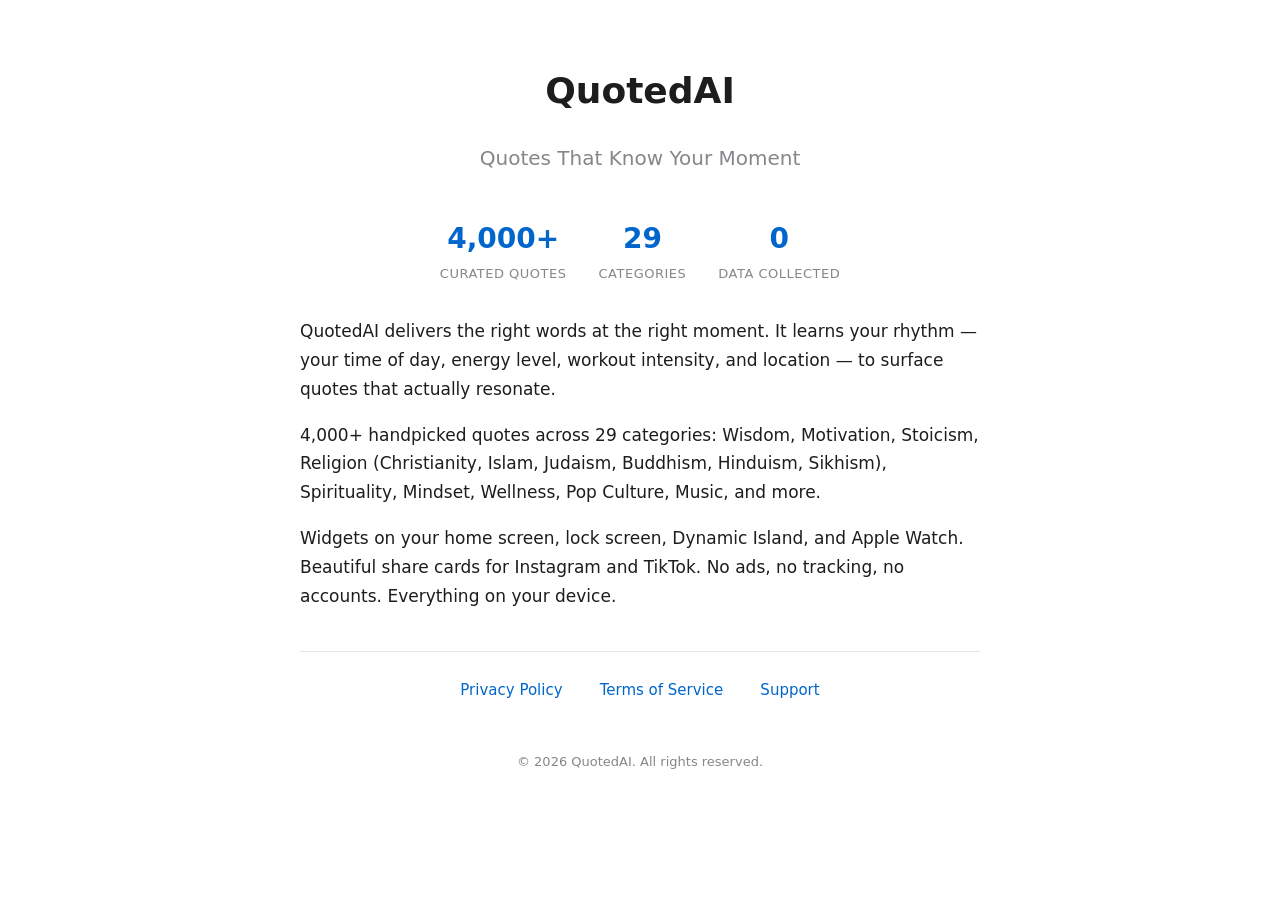
==== index.html @ 4f7f95d6 "Initial site: landing page, privacy policy, terms of service, support" ====
<!DOCTYPE html>
<html lang="en">
<head>
    <meta charset="UTF-8">
    <meta name="viewport" content="width=device-width, initial-scale=1.0">
    <title>QuotedAI — Quotes That Know Your Moment</title>
    <meta name="description" content="4,000+ curated quotes delivered intelligently based on your time of day, energy level, and location. No ads. No tracking. Everything on your device.">
    <style>
        body { font-family: -apple-system, system-ui, sans-serif; max-width: 680px; margin: 60px auto; padding: 0 20px; color: #1d1d1f; line-height: 1.7; text-align: center; }
        h1 { font-size: 36px; margin-bottom: 4px; }
        .tagline { font-size: 20px; color: #86868b; margin-bottom: 40px; }
        .description { text-align: left; font-size: 17px; margin-bottom: 40px; }
        .stats { display: flex; justify-content: center; gap: 32px; margin: 32px 0; flex-wrap: wrap; }
        .stat { text-align: center; }
        .stat-number { font-size: 28px; font-weight: 700; color: #0066cc; }
        .stat-label { font-size: 13px; color: #86868b; text-transform: uppercase; letter-spacing: 0.5px; }
        .links { margin-top: 40px; padding-top: 24px; border-top: 1px solid #e5e5e7; }
        .links a { display: inline-block; margin: 0 16px; color: #0066cc; text-decoration: none; font-size: 15px; }
        .links a:hover { text-decoration: underline; }
        .footer { margin-top: 48px; color: #86868b; font-size: 13px; }
    </style>
</head>
<body>
    <h1>QuotedAI</h1>
    <p class="tagline">Quotes That Know Your Moment</p>

    <div class="stats">
        <div class="stat">
            <div class="stat-number">4,000+</div>
            <div class="stat-label">Curated Quotes</div>
        </div>
        <div class="stat">
            <div class="stat-number">29</div>
            <div class="stat-label">Categories</div>
        </div>
        <div class="stat">
            <div class="stat-number">0</div>
            <div class="stat-label">Data Collected</div>
        </div>
    </div>

    <div class="description">
        <p>QuotedAI delivers the right words at the right moment. It learns your rhythm — your time of day, energy level, workout intensity, and location — to surface quotes that actually resonate.</p>
        <p>4,000+ handpicked quotes across 29 categories: Wisdom, Motivation, Stoicism, Religion (Christianity, Islam, Judaism, Buddhism, Hinduism, Sikhism), Spirituality, Mindset, Wellness, Pop Culture, Music, and more.</p>
        <p>Widgets on your home screen, lock screen, Dynamic Island, and Apple Watch. Beautiful share cards for Instagram and TikTok. No ads, no tracking, no accounts. Everything on your device.</p>
    </div>

    <div class="links">
        <a href="privacy-policy.html">Privacy Policy</a>
        <a href="terms-of-service.html">Terms of Service</a>
        <a href="support.html">Support</a>
    </div>

    <p class="footer">&copy; 2026 QuotedAI. All rights reserved.</p>
</body>
</html>
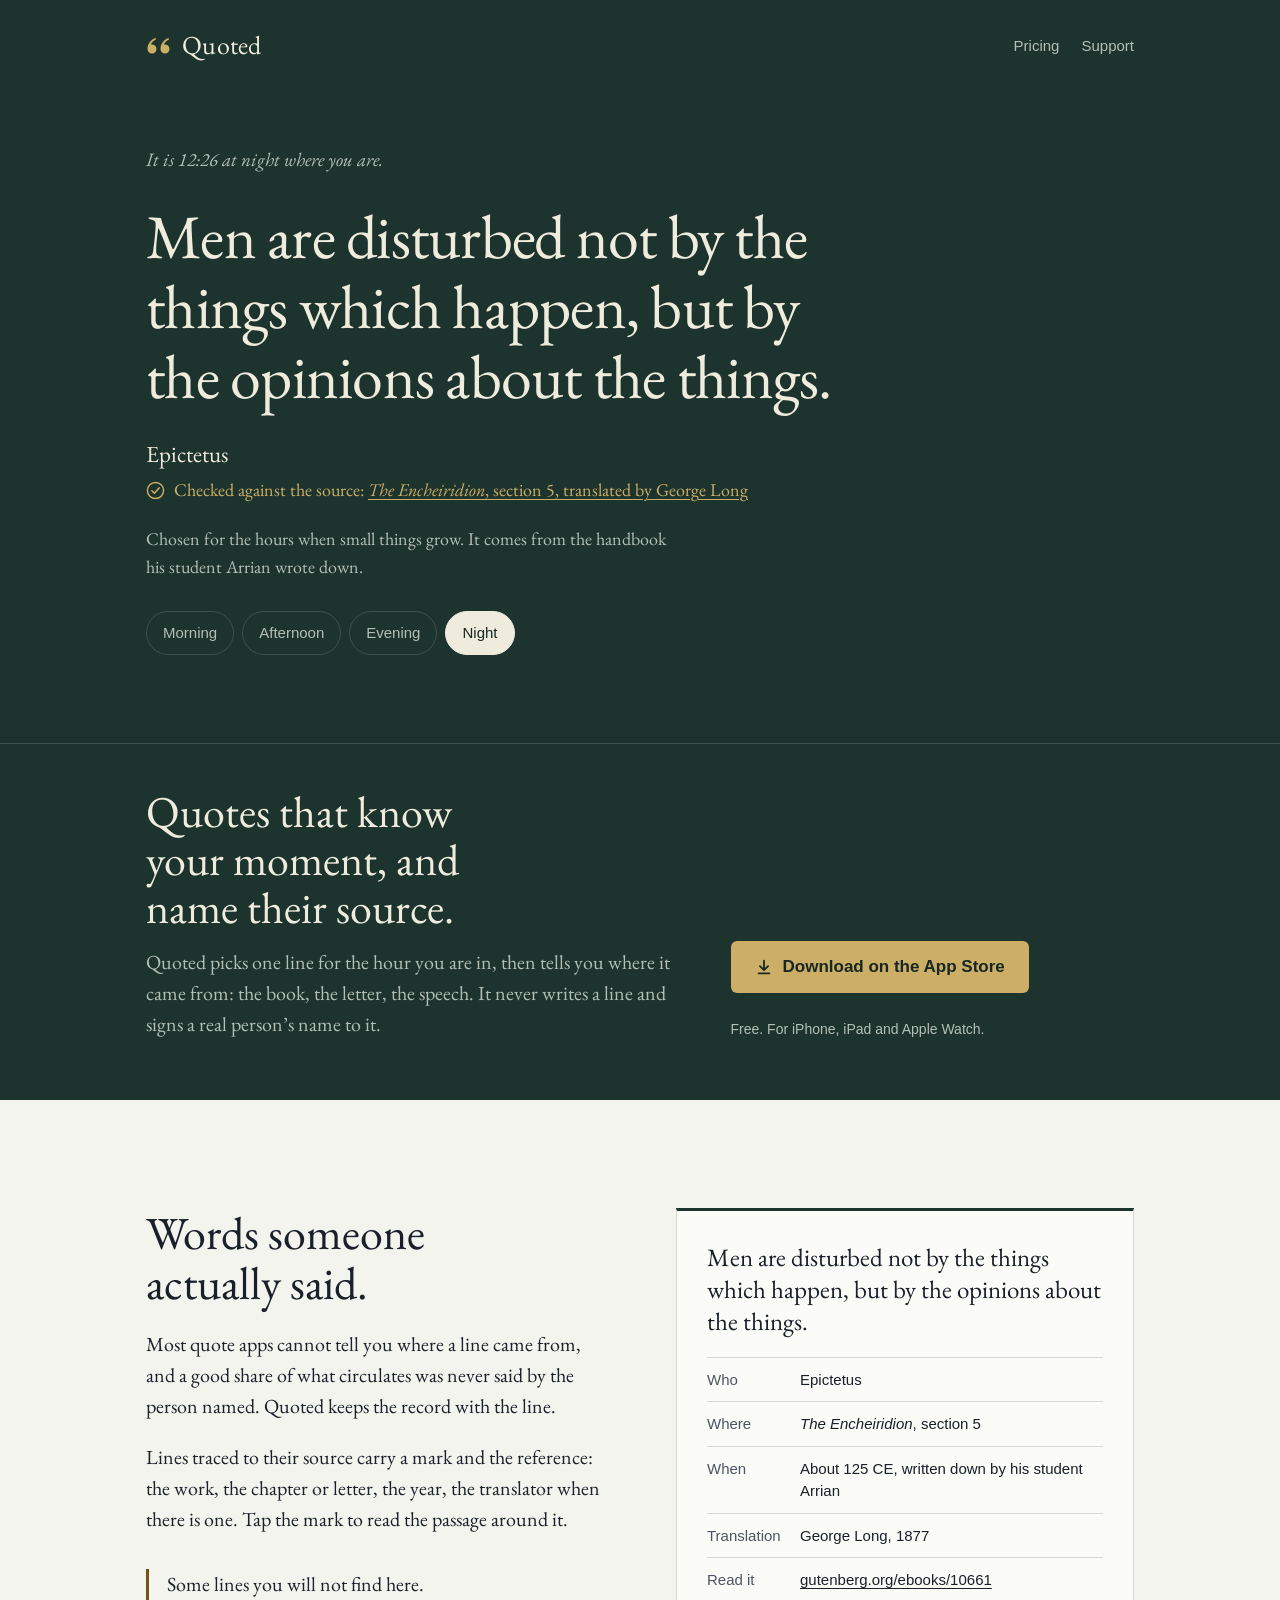
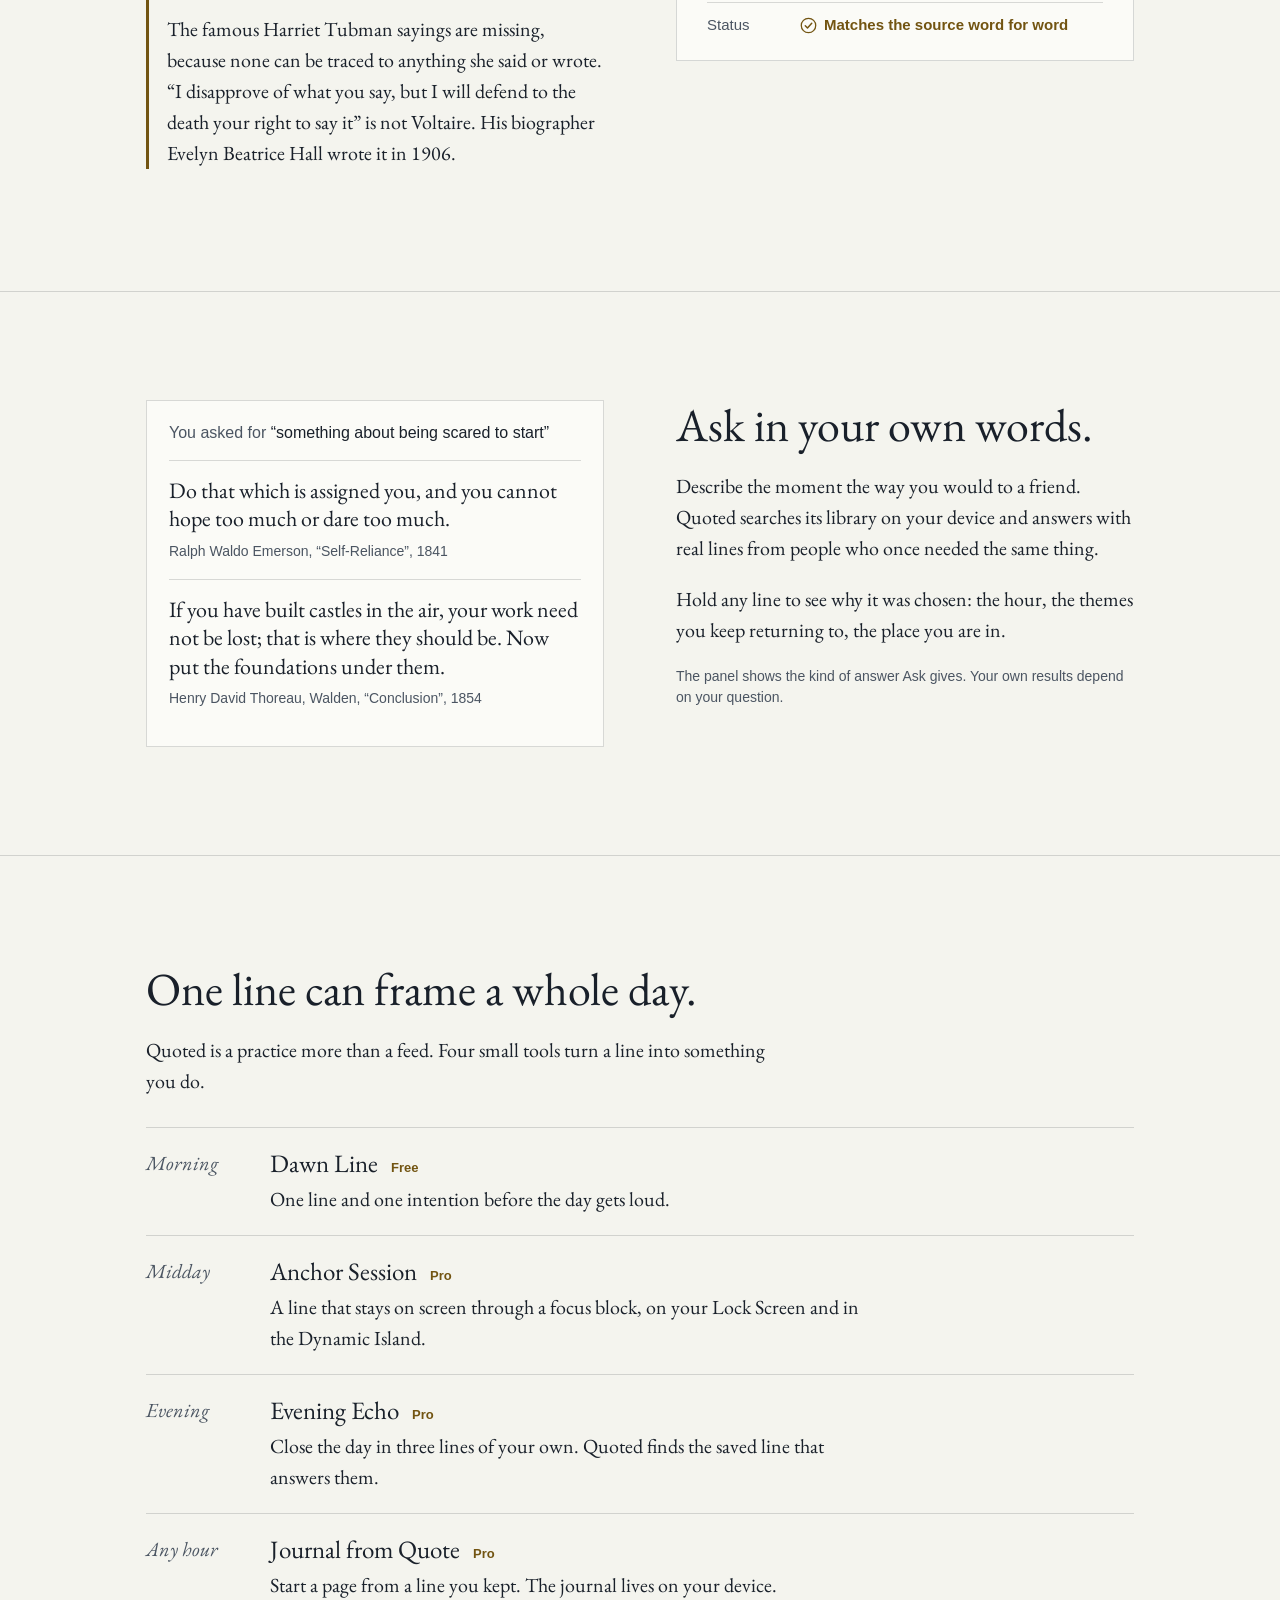
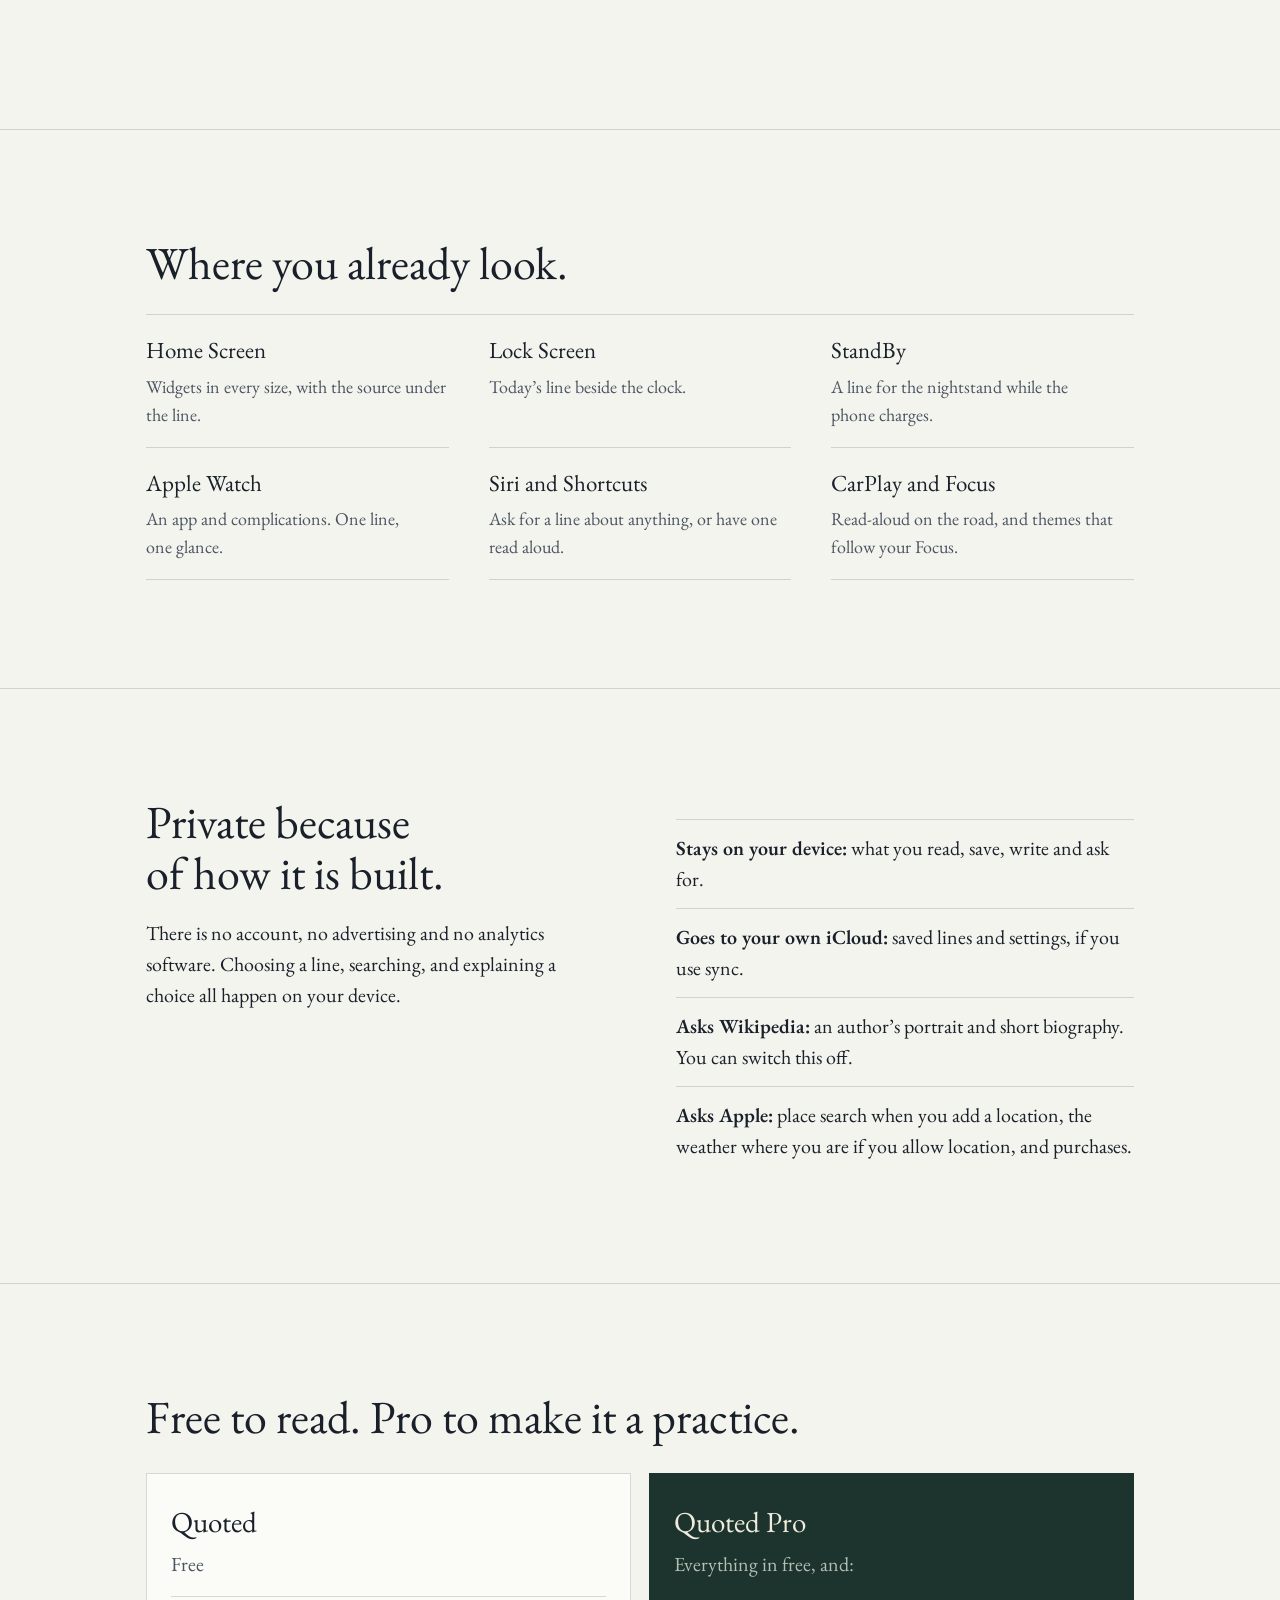
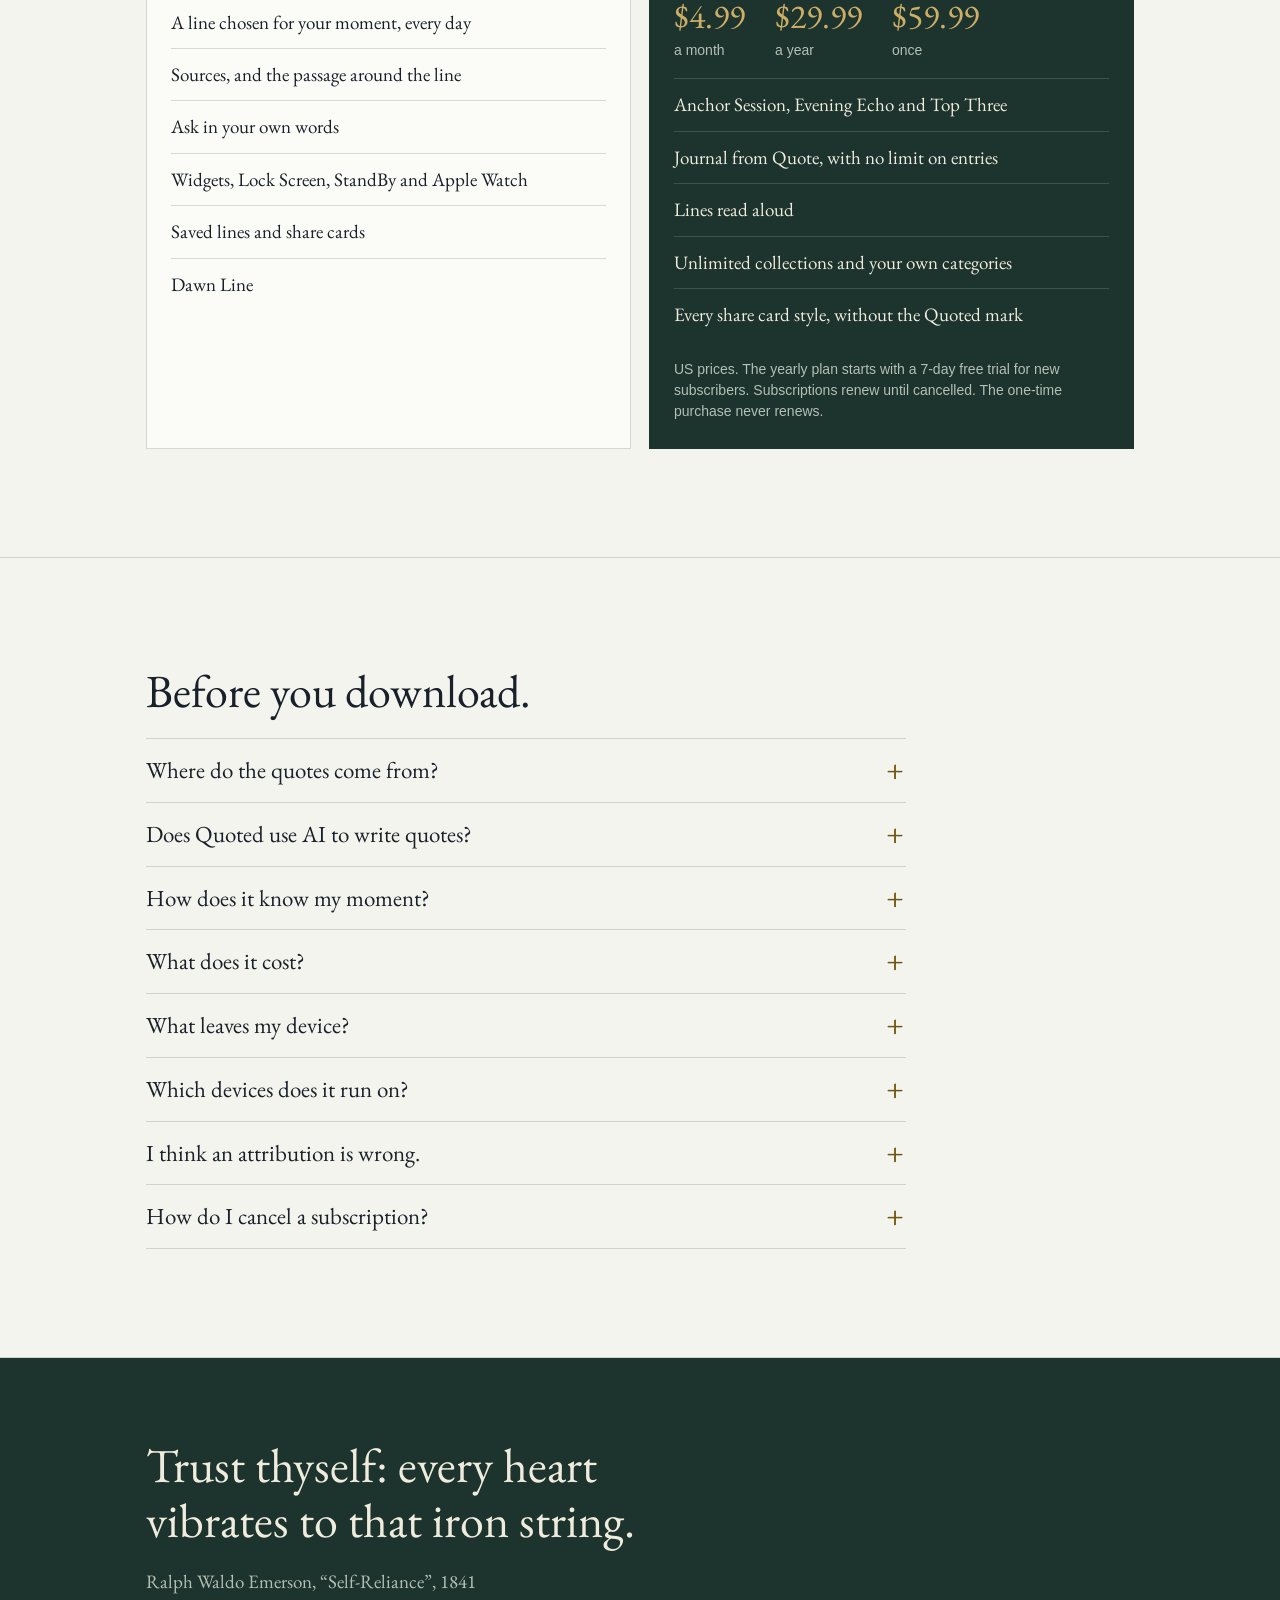
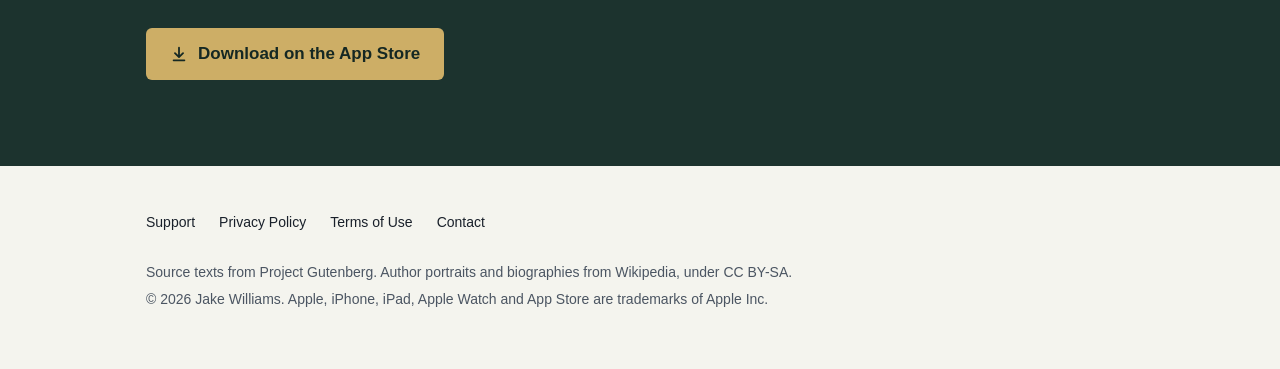
==== commit b94136e8: "Rebuild the homepage as Quoted: book-cloth identity, sourced hero line by hour, pricing, FAQ Every q" ====
--- a/index.html
+++ b/index.html
@@ -1,56 +1,395 @@
 <!DOCTYPE html>
 <html lang="en">
 <head>
-    <meta charset="UTF-8">
-    <meta name="viewport" content="width=device-width, initial-scale=1.0">
-    <title>QuotedAI — Quotes That Know Your Moment</title>
-    <meta name="description" content="4,000+ curated quotes delivered intelligently based on your time of day, energy level, and location. No ads. No tracking. Everything on your device.">
-    <style>
-        body { font-family: -apple-system, system-ui, sans-serif; max-width: 680px; margin: 60px auto; padding: 0 20px; color: #1d1d1f; line-height: 1.7; text-align: center; }
-        h1 { font-size: 36px; margin-bottom: 4px; }
-        .tagline { font-size: 20px; color: #86868b; margin-bottom: 40px; }
-        .description { text-align: left; font-size: 17px; margin-bottom: 40px; }
-        .stats { display: flex; justify-content: center; gap: 32px; margin: 32px 0; flex-wrap: wrap; }
-        .stat { text-align: center; }
-        .stat-number { font-size: 28px; font-weight: 700; color: #0066cc; }
-        .stat-label { font-size: 13px; color: #86868b; text-transform: uppercase; letter-spacing: 0.5px; }
-        .links { margin-top: 40px; padding-top: 24px; border-top: 1px solid #e5e5e7; }
-        .links a { display: inline-block; margin: 0 16px; color: #0066cc; text-decoration: none; font-size: 15px; }
-        .links a:hover { text-decoration: underline; }
-        .footer { margin-top: 48px; color: #86868b; font-size: 13px; }
-    </style>
+<meta charset="UTF-8">
+<meta name="viewport" content="width=device-width, initial-scale=1">
+<title>Quoted: daily quotes that name their source</title>
+<meta name="description" content="Quoted gives you one line for the moment you are in, and tells you where it came from: the book, the letter, the speech. No account, no ads. For iPhone, iPad and Apple Watch.">
+<meta name="apple-itunes-app" content="app-id=6744121383">
+<meta name="theme-color" content="#1C332E">
+<link rel="canonical" href="https://jakeintech.github.io/quotedai-site/">
+<link rel="icon" type="image/svg+xml" href="assets/img/mark.svg">
+<link rel="icon" type="image/png" href="assets/img/favicon.png">
+<link rel="apple-touch-icon" href="assets/img/apple-touch-icon.png">
+<meta property="og:type" content="website">
+<meta property="og:site_name" content="Quoted">
+<meta property="og:title" content="Quoted: daily quotes that name their source">
+<meta property="og:description" content="One line for the moment you are in, with the book, letter or speech it came from.">
+<meta property="og:url" content="https://jakeintech.github.io/quotedai-site/">
+<meta property="og:image" content="https://jakeintech.github.io/quotedai-site/assets/img/og.png">
+<meta property="og:image:width" content="1200">
+<meta property="og:image:height" content="630">
+<meta property="og:image:alt" content="A line from Walden set in gilt on green book cloth, with its source beneath.">
+<meta name="twitter:card" content="summary_large_image">
+<meta name="twitter:title" content="Quoted: daily quotes that name their source">
+<meta name="twitter:description" content="One line for the moment you are in, with the book, letter or speech it came from.">
+<meta name="twitter:image" content="https://jakeintech.github.io/quotedai-site/assets/img/og.png">
+<link rel="preload" href="assets/fonts/eb-garamond-normal.woff2" as="font" type="font/woff2" crossorigin>
+<link rel="stylesheet" href="assets/site.css">
+<script type="application/ld+json">
+{
+  "@context": "https://schema.org",
+  "@type": "SoftwareApplication",
+  "name": "Quoted: Daily Quotes & Wisdom",
+  "operatingSystem": "iOS 18 or later, watchOS 10 or later",
+  "applicationCategory": "LifestyleApplication",
+  "description": "Quoted gives you one line for the moment you are in, and tells you where it came from.",
+  "url": "https://jakeintech.github.io/quotedai-site/",
+  "downloadUrl": "https://apps.apple.com/app/id6744121383",
+  "offers": { "@type": "Offer", "price": "0", "priceCurrency": "USD" },
+  "author": { "@type": "Person", "name": "Jake Williams" }
+}
+</script>
 </head>
 <body>
-    <h1>QuotedAI</h1>
-    <p class="tagline">Quotes That Know Your Moment</p>
-
-    <div class="stats">
-        <div class="stat">
-            <div class="stat-number">4,000+</div>
-            <div class="stat-label">Curated Quotes</div>
+<a class="skip" href="#main">Skip to content</a>
+
+<div class="on-cloth">
+<header class="wrap site-head">
+  <a class="brand" href="./" aria-label="Quoted home">
+    <svg viewBox="0 0 26 18" aria-hidden="true"><path fill="#CDAE66" d="M9.5 1C4.5 3 1.5 7 1.5 12a4.5 4.5 0 1 0 4.5-4.5c-.4 0-.8.05-1.1.14C5.600 5.300 7.300 3.600 10 2.400ZM22.500 1c-5 2-8 6-8 11a4.500 4.500 0 1 0 4.500-4.500c-.4 0-.8.05-1.100.14.7-2.340 2.400-4.040 5.100-5.240Z"/></svg>
+    Quoted
+  </a>
+  <nav class="site-nav" aria-label="Site">
+    <a href="#pricing">Pricing</a>
+    <a href="support.html">Support</a>
+  </nav>
+</header>
+
+<main id="main">
+
+<section class="hero">
+  <div class="wrap">
+    <p class="moment" id="moment">A line for the morning.</p>
+    <figure class="line" id="line">
+      <blockquote id="line-text">The morning wind forever blows, the poem of creation is uninterrupted; but few are the ears that hear it.</blockquote>
+      <figcaption>
+        <div class="who" id="line-who">Henry David Thoreau</div>
+        <div class="source">
+          <svg viewBox="0 0 20 20" fill="none" stroke="currentColor" aria-hidden="true"><circle cx="10" cy="10" r="8.500" stroke-width="1.500"/><path d="M6.200 10.300l2.600 2.600 5-5.600" stroke-width="1.700" stroke-linecap="round" stroke-linejoin="round"/></svg>
+          <span>Checked against the source: <a id="line-source" href="https://www.gutenberg.org/ebooks/205"><cite>Walden</cite>, &ldquo;Where I Lived, and What I Lived For&rdquo;, 1854</a></span>
         </div>
-        <div class="stat">
-            <div class="stat-number">29</div>
-            <div class="stat-label">Categories</div>
+      </figcaption>
+    </figure>
+    <p class="why" id="line-why">Chosen for the first hours of the day. Thoreau wrote it in the chapter where he explains why he went to the pond at all.</p>
+    <ul class="hours" id="hours" hidden>
+      <li><button type="button" data-hour="morning" aria-pressed="true">Morning</button></li>
+      <li><button type="button" data-hour="afternoon" aria-pressed="false">Afternoon</button></li>
+      <li><button type="button" data-hour="evening" aria-pressed="false">Evening</button></li>
+      <li><button type="button" data-hour="night" aria-pressed="false">Night</button></li>
+    </ul>
+  </div>
+</section>
+
+<section class="pitch">
+  <div class="wrap">
+    <div>
+      <h1>Quotes that know your moment, and name their source.</h1>
+      <p>Quoted picks one line for the hour you are in, then tells you where it came from: the book, the letter, the speech. It never writes a line and signs a real person&rsquo;s name to it.</p>
+    </div>
+    <div class="get">
+      <a class="btn" href="https://apps.apple.com/app/id6744121383">
+        <svg viewBox="0 0 20 20" fill="none" stroke="currentColor" stroke-width="2" stroke-linecap="round" stroke-linejoin="round" aria-hidden="true"><path d="M10 3v10M5.500 9 10 13.500 14.500 9M4 17h12"/></svg>
+        Download on the App Store
+      </a>
+      <p class="fine">Free. For iPhone, iPad and Apple Watch.</p>
+    </div>
+  </div>
+</section>
+
+</div>
+
+<div class="on-paper">
+
+<section class="page">
+  <div class="wrap split">
+    <div class="copy">
+      <h2>Words someone actually said.</h2>
+      <p>Most quote apps cannot tell you where a line came from, and a good share of what circulates was never said by the person named. Quoted keeps the record with the line.</p>
+      <p>Lines traced to their source carry a mark and the reference: the work, the chapter or letter, the year, the translator when there is one. Tap the mark to read the passage around it.</p>
+      <div class="left-out">
+        <p>Some lines you will not find here.</p>
+        <p>The famous Harriet Tubman sayings are missing, because none can be traced to anything she said or wrote. &ldquo;I disapprove of what you say, but I will defend to the death your right to say it&rdquo; is not Voltaire. His biographer Evelyn Beatrice Hall wrote it in 1906.</p>
+      </div>
+    </div>
+    <div class="record" role="group" aria-label="The record kept for one line">
+      <blockquote>Men are disturbed not by the things which happen, but by the opinions about the things.</blockquote>
+      <dl>
+        <div><dt>Who</dt><dd>Epictetus</dd></div>
+        <div><dt>Where</dt><dd><cite>The Encheiridion</cite>, section 5</dd></div>
+        <div><dt>When</dt><dd>About 125 CE, written down by his student Arrian</dd></div>
+        <div><dt>Translation</dt><dd>George Long, 1877</dd></div>
+        <div><dt>Read it</dt><dd><a href="https://www.gutenberg.org/ebooks/10661">gutenberg.org/ebooks/10661</a></dd></div>
+        <div><dt>Status</dt><dd><span class="seal"><svg viewBox="0 0 20 20" fill="none" stroke="currentColor" aria-hidden="true"><circle cx="10" cy="10" r="8.500" stroke-width="1.500"/><path d="M6.200 10.300l2.600 2.600 5-5.600" stroke-width="1.700" stroke-linecap="round" stroke-linejoin="round"/></svg>Matches the source word for word</span></dd></div>
+      </dl>
+    </div>
+  </div>
+</section>
+
+<section class="page">
+  <div class="wrap split">
+    <div class="ask" role="group" aria-label="An example of asking Quoted for a line">
+      <p class="asked">You asked for <q>something about being scared to start</q></p>
+      <ol>
+        <li>
+          <p>Do that which is assigned you, and you cannot hope too much or dare too much.</p>
+          <cite>Ralph Waldo Emerson, &ldquo;Self-Reliance&rdquo;, 1841</cite>
+        </li>
+        <li>
+          <p>If you have built castles in the air, your work need not be lost; that is where they should be. Now put the foundations under them.</p>
+          <cite>Henry David Thoreau, Walden, &ldquo;Conclusion&rdquo;, 1854</cite>
+        </li>
+      </ol>
+    </div>
+    <div class="copy">
+      <h2>Ask in your own words.</h2>
+      <p>Describe the moment the way you would to a friend. Quoted searches its library on your device and answers with real lines from people who once needed the same thing.</p>
+      <p>Hold any line to see why it was chosen: the hour, the themes you keep returning to, the place you are in.</p>
+      <p class="fine">The panel shows the kind of answer Ask gives. Your own results depend on your question.</p>
+    </div>
+  </div>
+</section>
+
+<section class="page">
+  <div class="wrap">
+    <h2>One line can frame a whole day.</h2>
+    <div class="copy"><p>Quoted is a practice more than a feed. Four small tools turn a line into something you do.</p></div>
+    <ol class="day">
+      <li>
+        <time>Morning</time>
+        <div><h3>Dawn Line <span class="tier">Free</span></h3><p>One line and one intention before the day gets loud.</p></div>
+      </li>
+      <li>
+        <time>Midday</time>
+        <div><h3>Anchor Session <span class="tier">Pro</span></h3><p>A line that stays on screen through a focus block, on your Lock Screen and in the Dynamic Island.</p></div>
+      </li>
+      <li>
+        <time>Evening</time>
+        <div><h3>Evening Echo <span class="tier">Pro</span></h3><p>Close the day in three lines of your own. Quoted finds the saved line that answers them.</p></div>
+      </li>
+      <li>
+        <time>Any hour</time>
+        <div><h3>Journal from Quote <span class="tier">Pro</span></h3><p>Start a page from a line you kept. The journal lives on your device.</p></div>
+      </li>
+    </ol>
+  </div>
+</section>
+
+<section class="page">
+  <div class="wrap">
+    <h2>Where you already look.</h2>
+    <div class="places">
+      <div><h3>Home Screen</h3><p>Widgets in every size, with the source under the line.</p></div>
+      <div><h3>Lock Screen</h3><p>Today&rsquo;s line beside the clock.</p></div>
+      <div><h3>StandBy</h3><p>A line for the nightstand while the phone charges.</p></div>
+      <div><h3>Apple Watch</h3><p>An app and complications. One line, one glance.</p></div>
+      <div><h3>Siri and Shortcuts</h3><p>Ask for a line about anything, or have one read aloud.</p></div>
+      <div><h3>CarPlay and Focus</h3><p>Read-aloud on the road, and themes that follow your Focus.</p></div>
+    </div>
+  </div>
+</section>
+
+<section class="page">
+  <div class="wrap split">
+    <div class="copy">
+      <h2>Private because of how it is built.</h2>
+      <p>There is no account, no advertising and no analytics software. Choosing a line, searching, and explaining a choice all happen on your device.</p>
+    </div>
+    <ul class="plain">
+      <li><b>Stays on your device:</b> what you read, save, write and ask for.</li>
+      <li><b>Goes to your own iCloud:</b> saved lines and settings, if you use sync.</li>
+      <li><b>Asks Wikipedia:</b> an author&rsquo;s portrait and short biography. You can switch this off.</li>
+      <li><b>Asks Apple:</b> place search when you add a location, the weather where you are if you allow location, and purchases.</li>
+    </ul>
+  </div>
+</section>
+
+<section class="page" id="pricing">
+  <div class="wrap">
+    <h2>Free to read. Pro to make it a practice.</h2>
+    <div class="plans">
+      <div class="plan">
+        <h3>Quoted</h3>
+        <p class="lead">Free</p>
+        <ul>
+          <li>A line chosen for your moment, every day</li>
+          <li>Sources, and the passage around the line</li>
+          <li>Ask in your own words</li>
+          <li>Widgets, Lock Screen, StandBy and Apple Watch</li>
+          <li>Saved lines and share cards</li>
+          <li>Dawn Line</li>
+        </ul>
+      </div>
+      <div class="plan pro">
+        <h3>Quoted Pro</h3>
+        <p class="lead">Everything in free, and:</p>
+        <div class="prices">
+          <div><b>$4.99</b><span>a month</span></div>
+          <div><b>$29.99</b><span>a year</span></div>
+          <div><b>$59.99</b><span>once</span></div>
         </div>
-        <div class="stat">
-            <div class="stat-number">0</div>
-            <div class="stat-label">Data Collected</div>
-        </div>
-    </div>
-
-    <div class="description">
-        <p>QuotedAI delivers the right words at the right moment. It learns your rhythm — your time of day, energy level, workout intensity, and location — to surface quotes that actually resonate.</p>
-        <p>4,000+ handpicked quotes across 29 categories: Wisdom, Motivation, Stoicism, Religion (Christianity, Islam, Judaism, Buddhism, Hinduism, Sikhism), Spirituality, Mindset, Wellness, Pop Culture, Music, and more.</p>
-        <p>Widgets on your home screen, lock screen, Dynamic Island, and Apple Watch. Beautiful share cards for Instagram and TikTok. No ads, no tracking, no accounts. Everything on your device.</p>
-    </div>
-
-    <div class="links">
-        <a href="privacy-policy.html">Privacy Policy</a>
-        <a href="terms-of-service.html">Terms of Service</a>
-        <a href="support.html">Support</a>
-    </div>
-
-    <p class="footer">&copy; 2026 QuotedAI. All rights reserved.</p>
+        <ul>
+          <li>Anchor Session, Evening Echo and Top Three</li>
+          <li>Journal from Quote, with no limit on entries</li>
+          <li>Lines read aloud</li>
+          <li>Unlimited collections and your own categories</li>
+          <li>Every share card style, without the Quoted mark</li>
+        </ul>
+        <p class="fine">US prices. The yearly plan starts with a 7-day free trial for new subscribers. Subscriptions renew until cancelled. The one-time purchase never renews.</p>
+      </div>
+    </div>
+  </div>
+</section>
+
+<section class="page" id="faq">
+  <div class="wrap">
+    <h2>Before you download.</h2>
+    <div class="faq">
+      <details>
+        <summary>Where do the quotes come from?</summary>
+        <p>From books, letters, speeches and scriptures, chosen by hand. Lines marked as checked have been matched word for word against a public source, and the app shows you the reference and the surrounding passage. Lines without the mark are attributed in the usual way and have not yet been traced.</p>
+      </details>
+      <details>
+        <summary>Does Quoted use AI to write quotes?</summary>
+        <p>No. It finds and ranks real lines; it does not write one and put a person&rsquo;s name on it. Affirmations in the app are written in-house and shown with no attribution.</p>
+      </details>
+      <details>
+        <summary>How does it know my moment?</summary>
+        <p>From the hour, the themes you choose and save, and, only if you allow them, your activity from Apple Health and the places you set. All of it is read on your device. Hold any line to see the reasons.</p>
+      </details>
+      <details>
+        <summary>What does it cost?</summary>
+        <p>Quoted is free to download and use. Quoted Pro is $4.99 a month, $29.99 a year with a 7-day free trial, or $59.99 once. Prices are for the United States.</p>
+      </details>
+      <details>
+        <summary>What leaves my device?</summary>
+        <p>Very little, and none of it to us. Sync uses your own iCloud. Author portraits and biographies come from Wikipedia, which you can turn off. Place search, weather and purchases go through Apple. The <a href="privacy-policy.html">privacy policy</a> lists every case.</p>
+      </details>
+      <details>
+        <summary>Which devices does it run on?</summary>
+        <p>iPhone and iPad with iOS 18 or later, and Apple Watch with watchOS 10 or later.</p>
+      </details>
+      <details>
+        <summary>I think an attribution is wrong.</summary>
+        <p>Tell us. Write to <a href="mailto:quotedaiapp@gmail.com">quotedaiapp@gmail.com</a> with the line and what you know. A line that cannot be traced is removed.</p>
+      </details>
+      <details>
+        <summary>How do I cancel a subscription?</summary>
+        <p>Open Settings on your iPhone, tap your name, then Subscriptions, then Quoted Pro. If you cancel during the free trial you are not charged.</p>
+      </details>
+    </div>
+  </div>
+</section>
+
+</div>
+
+<section class="closing on-cloth">
+  <div class="wrap">
+    <blockquote>Trust thyself: every heart vibrates to that iron string.</blockquote>
+    <p class="who">Ralph Waldo Emerson, &ldquo;Self-Reliance&rdquo;, 1841</p>
+    <a class="btn" href="https://apps.apple.com/app/id6744121383">
+      <svg viewBox="0 0 20 20" fill="none" stroke="currentColor" stroke-width="2" stroke-linecap="round" stroke-linejoin="round" aria-hidden="true"><path d="M10 3v10M5.500 9 10 13.500 14.500 9M4 17h12"/></svg>
+      Download on the App Store
+    </a>
+  </div>
+</section>
+
+</main>
+
+<footer class="site-foot">
+  <div class="wrap">
+    <nav aria-label="Footer">
+      <a href="support.html">Support</a>
+      <a href="privacy-policy.html">Privacy Policy</a>
+      <a href="terms-of-service.html">Terms of Use</a>
+      <a href="mailto:quotedaiapp@gmail.com">Contact</a>
+    </nav>
+    <p>Source texts from Project Gutenberg. Author portraits and biographies from Wikipedia, under CC BY-SA.</p>
+    <p>&copy; 2026 Jake Williams. Apple, iPhone, iPad, Apple Watch and App Store are trademarks of Apple Inc.</p>
+  </div>
+</footer>
+
+<script>
+(function () {
+  var lines = {
+    morning: {
+      text: "The morning wind forever blows, the poem of creation is uninterrupted; but few are the ears that hear it.",
+      who: "Henry David Thoreau",
+      source: "<cite>Walden</cite>, “Where I Lived, and What I Lived For”, 1854",
+      href: "https://www.gutenberg.org/ebooks/205",
+      why: "Chosen for the first hours of the day. Thoreau wrote it in the chapter where he explains why he went to the pond at all."
+    },
+    afternoon: {
+      text: "A man is relieved and gay when he has put his heart into his work and done his best; but what he has said or done otherwise shall give him no peace.",
+      who: "Ralph Waldo Emerson",
+      source: "“Self-Reliance”, <cite>Essays, First Series</cite>, 1841",
+      href: "https://www.gutenberg.org/ebooks/2944",
+      why: "Chosen for the working part of the day, when the question is whether the work in front of you has your heart in it."
+    },
+    evening: {
+      text: "The day advanced as if to light some work of mine; it was morning, and lo, now it is evening, and nothing memorable is accomplished.",
+      who: "Henry David Thoreau",
+      source: "<cite>Walden</cite>, “Sounds”, 1854",
+      href: "https://www.gutenberg.org/ebooks/205",
+      why: "Chosen for the end of the day. Thoreau is describing a day spent sitting in his doorway, and he counted it well spent."
+    },
+    night: {
+      text: "Men are disturbed not by the things which happen, but by the opinions about the things.",
+      who: "Epictetus",
+      source: "<cite>The Encheiridion</cite>, section 5, translated by George Long",
+      href: "https://www.gutenberg.org/ebooks/10661",
+      why: "Chosen for the hours when small things grow. It comes from the handbook his student Arrian wrote down."
+    }
+  };
+  var names = { morning: "in the morning", afternoon: "in the afternoon", evening: "in the evening", night: "at night" };
+  function hourOf(d) {
+    var h = d.getHours();
+    if (h >= 5 && h < 12) return "morning";
+    if (h >= 12 && h < 17) return "afternoon";
+    if (h >= 17 && h < 21) return "evening";
+    return "night";
+  }
+  var figure = document.getElementById("line");
+  var why = document.getElementById("line-why");
+  var moment = document.getElementById("moment");
+  var hours = document.getElementById("hours");
+  var now = new Date();
+  var mine = hourOf(now);
+  var mm = now.getMinutes();
+  var clock = (now.getHours() % 12 || 12) + ":" + (mm < 10 ? "0" : "") + mm;
+  var still = window.matchMedia("(prefers-reduced-motion: reduce)").matches;
+
+  function show(key, instant) {
+    var l = lines[key];
+    function swap() {
+      document.getElementById("line-text").textContent = l.text;
+      document.getElementById("line-who").textContent = l.who;
+      var a = document.getElementById("line-source");
+      a.innerHTML = l.source;
+      a.href = l.href;
+      why.textContent = l.why;
+      moment.textContent = key === mine
+        ? "It is " + clock + " " + names[key] + " where you are."
+        : "And " + names[key] + ":";
+      figure.classList.remove("turning");
+      why.classList.remove("turning");
+    }
+    Array.prototype.forEach.call(hours.querySelectorAll("button"), function (b) {
+      b.setAttribute("aria-pressed", b.getAttribute("data-hour") === key ? "true" : "false");
+    });
+    if (instant || still) { swap(); return; }
+    figure.classList.add("turning");
+    why.classList.add("turning");
+    setTimeout(swap, 220);
+  }
+
+  hours.hidden = false;
+  hours.addEventListener("click", function (e) {
+    var b = e.target.closest("button");
+    if (b) show(b.getAttribute("data-hour"), false);
+  });
+  show(mine, true);
+})();
+</script>
 </body>
 </html>
--- a/assets/site.css
+++ b/assets/site.css
@@ -0,0 +1,218 @@
+/* Quoted site. The brief's own image is a line "engraved on the spine of a book":
+   bottle-green book cloth, gilt stamping, and the paper inside. One serif does the reading;
+   the system sans does the interface. */
+@font-face { font-family: "EB Garamond"; src: url("fonts/eb-garamond-normal.woff2") format("woff2"); font-weight: 400 800; font-style: normal; font-display: swap; }
+@font-face { font-family: "EB Garamond"; src: url("fonts/eb-garamond-italic.woff2") format("woff2"); font-weight: 400 800; font-style: italic; font-display: swap; }
+
+:root {
+  --cloth: #1C332E;
+  --cloth-deep: #152823;
+  --cloth-line: rgba(237, 233, 218, 0.16);
+  --leaf: #EFEBDD;
+  --leaf-quiet: #B4C0B4;
+  --gilt: #CDAE66;
+  --paper: #F4F4EE;
+  --paper-shade: #E8E9E0;
+  --ink: #19202A;
+  --ink-quiet: #4B5562;
+  --gilt-ink: #725411;
+  --rule: rgba(25, 32, 42, 0.16);
+  --serif: "EB Garamond", "Iowan Old Style", "Palatino Linotype", Georgia, serif;
+  --sans: -apple-system, BlinkMacSystemFont, "Segoe UI", "Helvetica Neue", Arial, sans-serif;
+  --gutter: 20px;
+  --wide: 1060px;
+  --measure: 34em;
+}
+
+* { box-sizing: border-box; }
+html { -webkit-text-size-adjust: 100%; scroll-behavior: smooth; }
+body {
+  margin: 0;
+  background: var(--paper);
+  color: var(--ink);
+  font-family: var(--serif);
+  font-size: 20px;
+  line-height: 1.55;
+  font-variant-numeric: oldstyle-nums;
+  -webkit-font-smoothing: antialiased;
+}
+img, svg { max-width: 100%; display: block; }
+a { color: inherit; text-decoration-thickness: 1px; text-underline-offset: 3px; }
+a:hover { text-decoration-thickness: 2px; }
+:focus-visible { outline: 2px solid var(--gilt-ink); outline-offset: 3px; border-radius: 3px; }
+.on-cloth :focus-visible { outline-color: var(--gilt); }
+h1, h2, h3 { font-weight: 400; margin: 0; text-wrap: balance; }
+p { margin: 0 0 1em; text-wrap: pretty; }
+.wrap { max-width: var(--wide); margin: 0 auto; padding: 0 var(--gutter); }
+.skip { position: absolute; left: -999px; }
+.skip:focus { left: var(--gutter); top: 12px; background: var(--paper); color: var(--ink); padding: 8px 12px; z-index: 10; }
+
+/* Cloth: the cover */
+.on-cloth { background: var(--cloth); color: var(--leaf); }
+.site-head { display: flex; align-items: center; justify-content: space-between; gap: 16px; padding-top: 22px; padding-bottom: 22px; }
+.brand { display: inline-flex; align-items: center; gap: 10px; text-decoration: none; font-size: 26px; letter-spacing: 0.01em; }
+.brand svg { width: 26px; height: 26px; flex: none; }
+.site-nav { display: flex; gap: 22px; font-family: var(--sans); font-size: 15px; }
+.site-nav a { text-decoration: none; color: var(--leaf-quiet); padding: 12px 0; }
+.site-nav a:hover { color: var(--leaf); }
+.on-paper .site-nav a { color: var(--ink-quiet); }
+.on-paper .site-nav a:hover { color: var(--ink); }
+
+.hero { padding: 28px 0 64px; }
+.moment { font-style: italic; color: var(--leaf-quiet); font-size: 19px; margin: 0 0 26px; }
+.line { margin: 0; }
+.line blockquote {
+  margin: 0;
+  font-size: clamp(31px, 6.1vw, 62px);
+  line-height: 1.13;
+  letter-spacing: -0.012em;
+  max-width: 19em;
+  text-wrap: balance;
+  hanging-punctuation: first;
+}
+.line figcaption { margin-top: 26px; }
+.who { font-size: 23px; }
+.source { display: flex; align-items: flex-start; gap: 9px; margin-top: 6px; color: var(--gilt); font-size: 18px; line-height: 1.35; }
+.source svg { width: 19px; height: 19px; flex: none; margin-top: 3px; }
+.source a { color: inherit; }
+.why { margin: 22px 0 0; max-width: 30em; color: var(--leaf-quiet); font-size: 18px; }
+.hours { display: flex; flex-wrap: wrap; gap: 8px; margin: 30px 0 0; padding: 0; list-style: none; font-family: var(--sans); }
+.hours button {
+  min-height: 44px; padding: 0 16px; border-radius: 999px;
+  background: transparent; color: var(--leaf-quiet);
+  border: 1px solid var(--cloth-line); font: inherit; font-size: 15px; cursor: pointer;
+}
+.hours button:hover { color: var(--leaf); border-color: var(--leaf-quiet); }
+.hours button[aria-pressed="true"] { background: var(--leaf); color: var(--cloth-deep); border-color: var(--leaf); }
+.line.turning blockquote, .line.turning figcaption, .why.turning { opacity: 0; }
+.line blockquote, .line figcaption, .why { transition: opacity 0.22s ease; }
+
+.pitch { border-top: 1px solid var(--cloth-line); padding: 44px 0 60px; }
+.pitch .wrap { display: grid; gap: 26px; }
+.pitch h1 { font-size: clamp(30px, 4.6vw, 44px); line-height: 1.1; max-width: 14em; }
+.pitch p { color: var(--leaf-quiet); max-width: var(--measure); margin: 14px 0 0; }
+.get { display: flex; flex-direction: column; align-items: flex-start; gap: 12px; }
+
+.btn {
+  display: inline-flex; align-items: center; gap: 10px;
+  min-height: 52px; padding: 0 24px; border-radius: 6px;
+  background: var(--gilt); color: var(--cloth-deep);
+  font-family: var(--sans); font-weight: 600; font-size: 17px; text-decoration: none;
+}
+.btn:hover { background: #DBC081; }
+.btn svg { width: 18px; height: 18px; flex: none; }
+.on-paper .btn { background: var(--cloth); color: var(--leaf); }
+.on-paper .btn:hover { background: var(--cloth-deep); }
+.fine { font-family: var(--sans); font-size: 14px; line-height: 1.5; color: var(--ink-quiet); margin: 0; }
+.on-cloth .fine { color: var(--leaf-quiet); }
+
+/* Paper: the pages */
+.page { padding: 76px 0; border-bottom: 1px solid var(--rule); }
+.page h2 { font-size: clamp(31px, 5vw, 46px); line-height: 1.1; max-width: 15em; margin-bottom: 20px; }
+.page .copy p { max-width: var(--measure); }
+.split { display: grid; gap: 40px; align-items: start; }
+.plain { margin: 22px 0 0; padding: 0; list-style: none; max-width: var(--measure); }
+.plain li { padding: 13px 0; border-top: 1px solid var(--rule); }
+.plain b { font-weight: 600; }
+
+/* The record card: what "sourced" means, shown as the record itself */
+.record { background: #FBFBF7; border: 1px solid var(--rule); border-top: 3px solid var(--cloth); padding: 24px 22px 8px; }
+.record blockquote { margin: 0 0 20px; font-size: 25px; line-height: 1.28; }
+.record dl { margin: 0; font-family: var(--sans); font-size: 15px; line-height: 1.45; }
+.record div { display: grid; grid-template-columns: 5.4em 1fr; gap: 12px; padding: 11px 0; border-top: 1px solid var(--rule); }
+.record dt { color: var(--ink-quiet); }
+.record dd { margin: 0; overflow-wrap: anywhere; }
+.record .seal { color: var(--gilt-ink); font-weight: 600; display: inline-flex; gap: 7px; align-items: center; }
+.record .seal svg { width: 17px; height: 17px; }
+.left-out { margin-top: 34px; padding-left: 18px; border-left: 3px solid var(--gilt-ink); max-width: var(--measure); }
+.left-out p { margin-bottom: 0.7em; }
+
+/* Ask */
+.ask { background: #FBFBF7; border: 1px solid var(--rule); padding: 20px 22px; }
+.ask .asked { font-family: var(--sans); font-size: 16px; color: var(--ink-quiet); padding-bottom: 14px; margin: 0; }
+.ask .asked q { color: var(--ink); quotes: "\201C" "\201D"; }
+.ask ol { list-style: none; margin: 0; padding: 0; }
+.ask li { padding: 16px 0; border-top: 1px solid var(--rule); }
+.ask li p { margin: 0; font-size: 22px; line-height: 1.3; }
+.ask li cite { display: block; font-style: normal; font-family: var(--sans); font-size: 14px; color: var(--ink-quiet); margin-top: 7px; }
+
+/* A day with it: this one is a real sequence, morning to night */
+.day { margin: 30px 0 0; padding: 0; list-style: none; display: grid; gap: 0; }
+.day li { display: grid; grid-template-columns: 5.4em 1fr; gap: 16px; padding: 20px 0; border-top: 1px solid var(--rule); }
+.day time { font-style: italic; color: var(--ink-quiet); }
+.day h3 { font-size: 25px; line-height: 1.2; }
+.day p { margin: 6px 0 0; max-width: 30em; }
+.day .tier { font-family: var(--sans); font-size: 13px; color: var(--gilt-ink); font-weight: 600; margin-left: 8px; white-space: nowrap; }
+
+/* Where it lives */
+.places { display: grid; grid-template-columns: 1fr; gap: 0; margin-top: 26px; border-top: 1px solid var(--rule); }
+.places div { padding: 18px 0; border-bottom: 1px solid var(--rule); }
+.places h3 { font-size: 23px; }
+.places p { margin: 4px 0 0; color: var(--ink-quiet); font-size: 18px; }
+
+/* Pricing */
+.plans { display: grid; gap: 18px; margin-top: 30px; }
+.plan { border: 1px solid var(--rule); background: #FBFBF7; padding: 26px 24px; }
+.plan h3 { font-size: 29px; }
+.plan .lead { color: var(--ink-quiet); margin: 4px 0 16px; }
+.plan ul { list-style: none; margin: 0; padding: 0; }
+.plan li { padding: 11px 0; border-top: 1px solid var(--rule); font-size: 19px; }
+.plan.pro { background: var(--cloth); color: var(--leaf); border-color: var(--cloth); }
+.plan.pro .lead { color: var(--leaf-quiet); }
+.plan.pro li { border-color: var(--cloth-line); }
+.prices { display: flex; flex-wrap: wrap; gap: 8px 30px; margin: 0 0 18px; }
+.prices div { line-height: 1.2; }
+.prices b { display: block; font-weight: 400; font-size: 34px; color: var(--gilt); font-variant-numeric: lining-nums; }
+.prices span { font-family: var(--sans); font-size: 14px; color: var(--leaf-quiet); }
+.plan.pro .fine { margin-top: 18px; color: var(--leaf-quiet); }
+
+/* Questions */
+.faq { max-width: 38em; margin-top: 22px; }
+.faq details { border-top: 1px solid var(--rule); }
+.faq details:last-child { border-bottom: 1px solid var(--rule); }
+.faq summary { cursor: pointer; list-style: none; padding: 17px 34px 17px 0; position: relative; font-size: 23px; line-height: 1.25; }
+.faq summary::-webkit-details-marker { display: none; }
+.faq summary::after { content: "+"; position: absolute; right: 2px; top: 11px; font-size: 30px; color: var(--gilt-ink); }
+.faq details[open] summary::after { content: "\2212"; }
+.faq details p { margin: 0 0 18px; }
+
+.closing { padding: 80px 0 86px; }
+.closing blockquote { margin: 0; font-size: clamp(29px, 5vw, 48px); line-height: 1.15; max-width: 17em; text-wrap: balance; }
+.closing .who { margin: 18px 0 32px; color: var(--leaf-quiet); font-size: 19px; }
+
+.site-foot { padding: 34px 0 52px; font-family: var(--sans); font-size: 14px; line-height: 1.55; color: var(--ink-quiet); }
+.site-foot nav { display: flex; flex-wrap: wrap; gap: 6px 24px; margin-bottom: 16px; }
+.site-foot nav a { color: var(--ink); text-decoration: none; padding: 12px 0; }
+.site-foot nav a:hover { text-decoration: underline; }
+.site-foot p { margin: 0 0 6px; max-width: 58em; }
+
+/* Text pages: support, privacy, terms */
+.doc { max-width: 39em; margin: 0 auto; padding: 30px var(--gutter) 84px; }
+.doc h1 { font-size: clamp(38px, 7vw, 54px); line-height: 1.06; margin-bottom: 8px; }
+.doc .updated { font-family: var(--sans); font-size: 14px; color: var(--ink-quiet); margin-bottom: 34px; }
+.doc h2 { font-size: 29px; line-height: 1.2; margin: 46px 0 12px; }
+.doc h3 { font-size: 22px; font-weight: 600; margin: 26px 0 6px; }
+.doc ul { padding-left: 1.1em; margin: 0 0 1em; }
+.doc li { margin-bottom: 7px; }
+.doc strong { font-weight: 600; }
+.short { border: 1px solid var(--rule); border-top: 3px solid var(--cloth); background: #FBFBF7; padding: 22px 24px 8px; margin: 0 0 14px; }
+.table-wrap { overflow-x: auto; margin: 0 0 1.2em; border: 1px solid var(--rule); }
+table { border-collapse: collapse; width: 100%; min-width: 540px; font-family: var(--sans); font-size: 15px; line-height: 1.45; }
+th, td { text-align: left; vertical-align: top; padding: 11px 13px; border-bottom: 1px solid var(--rule); }
+tr:last-child td { border-bottom: 0; }
+th { font-weight: 600; background: var(--paper-shade); }
+
+@media (min-width: 760px) {
+  :root { --gutter: 36px; }
+  .hero { padding: 54px 0 88px; }
+  .pitch .wrap { grid-template-columns: 1.3fr 1fr; align-items: end; gap: 60px; }
+  .page { padding: 108px 0; }
+  .split { grid-template-columns: 1fr 1fr; gap: 72px; }
+  .places { grid-template-columns: repeat(3, 1fr); column-gap: 40px; }
+  .plans { grid-template-columns: 1fr 1fr; }
+  .record { padding: 30px 30px 10px; }
+}
+@media (prefers-reduced-motion: reduce) {
+  html { scroll-behavior: auto; }
+  .line blockquote, .line figcaption, .why { transition: none; }
+}
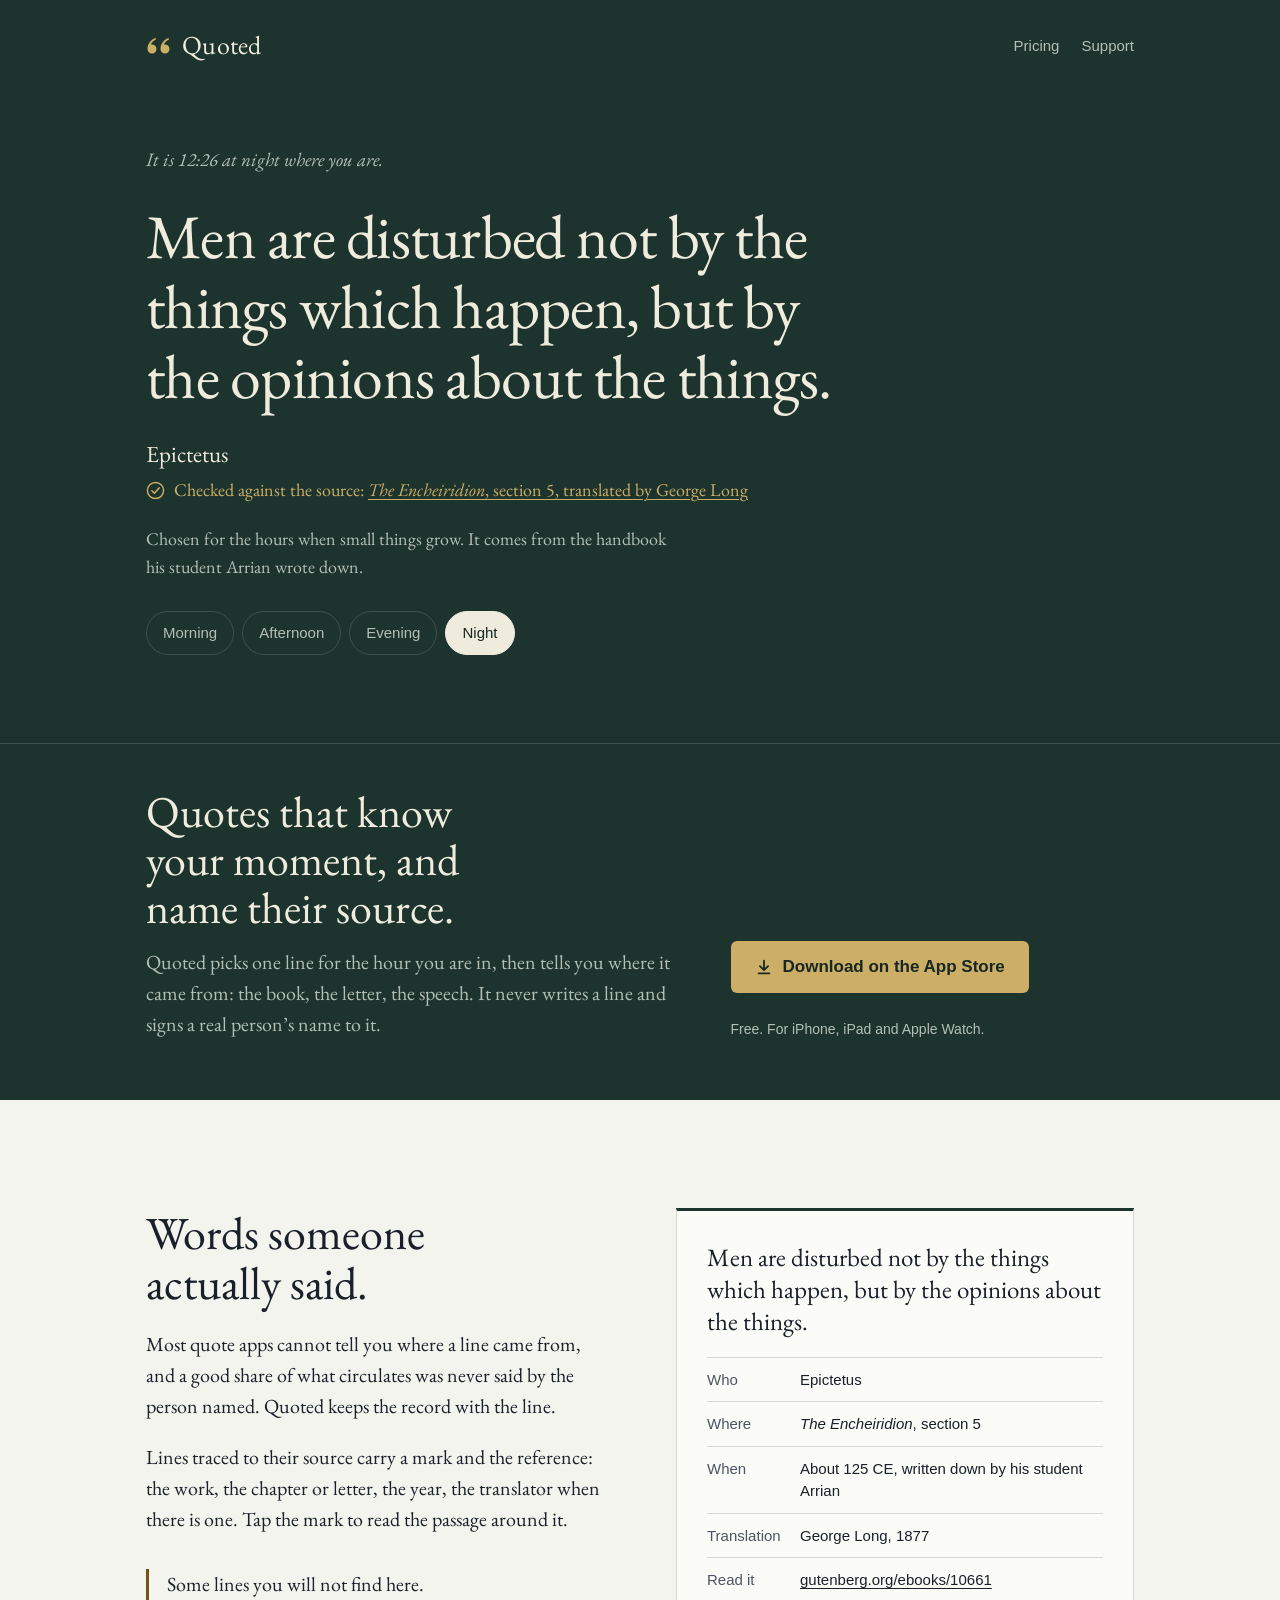
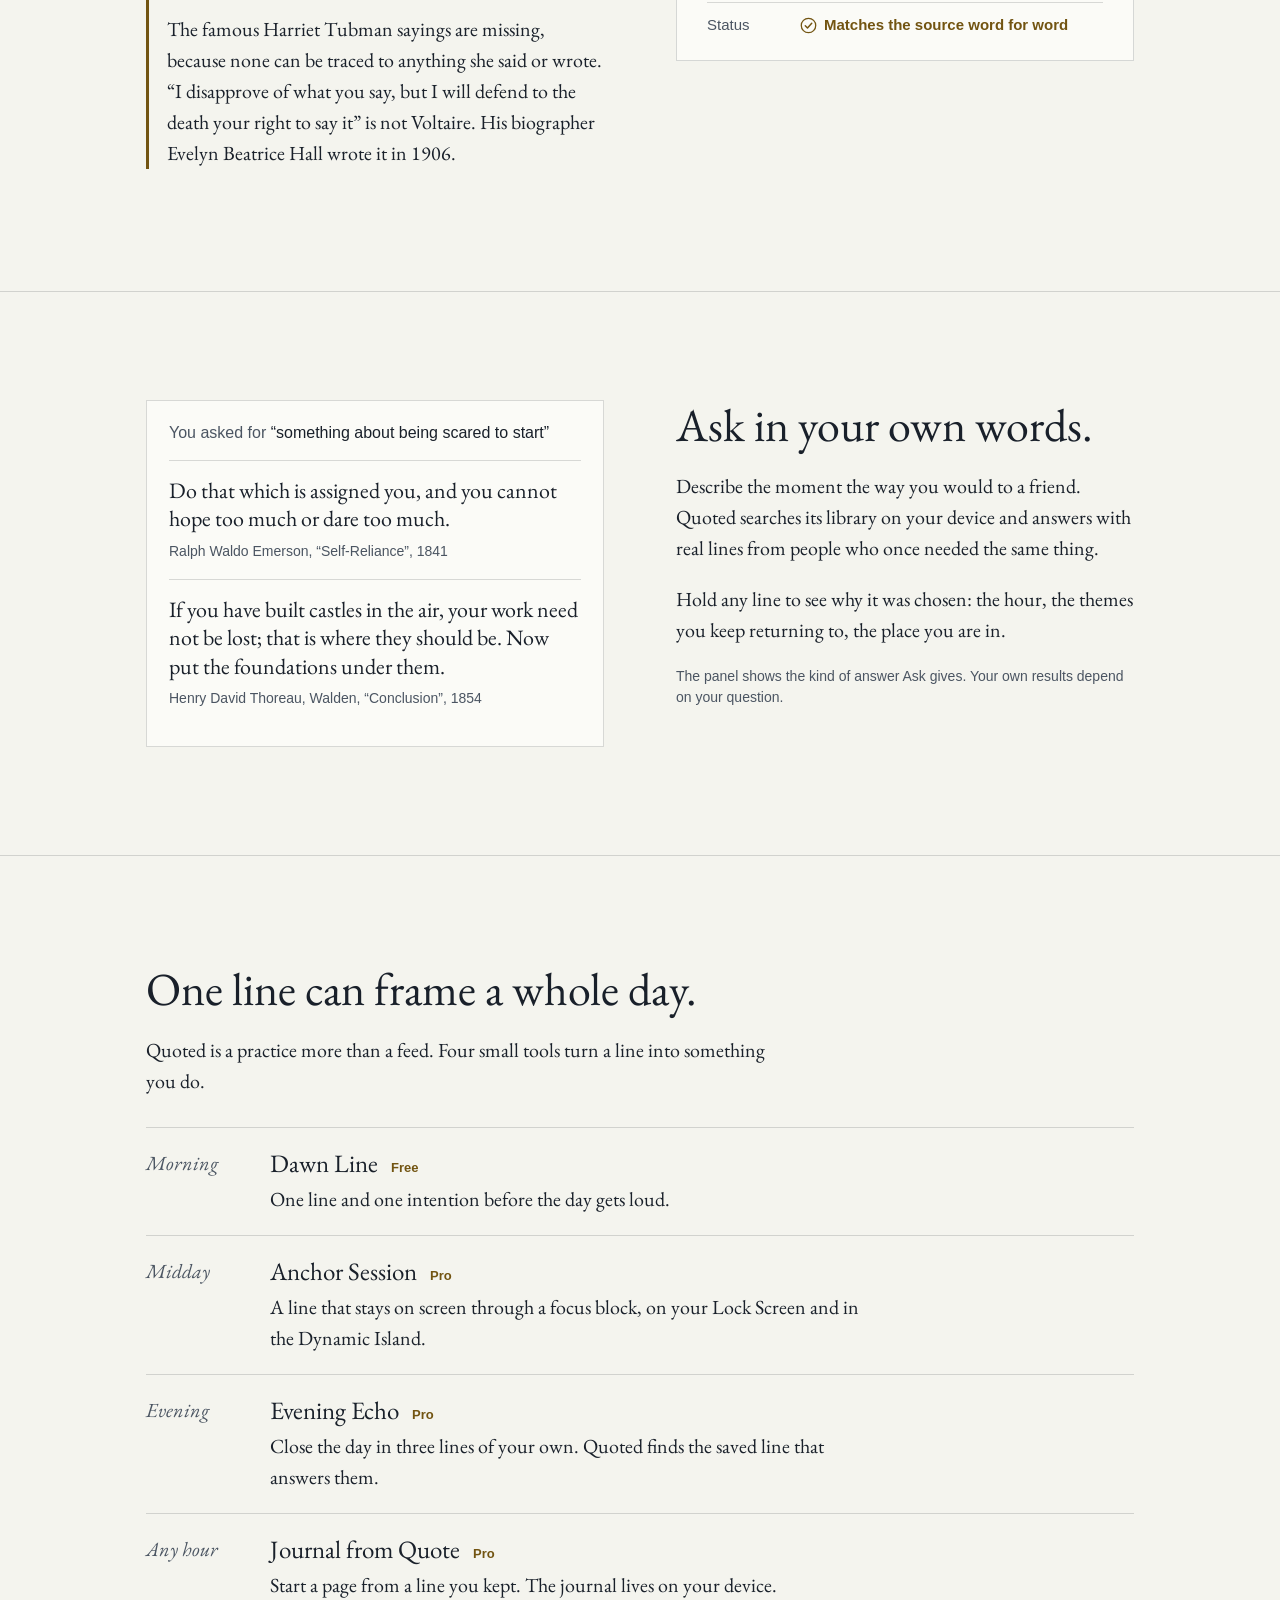
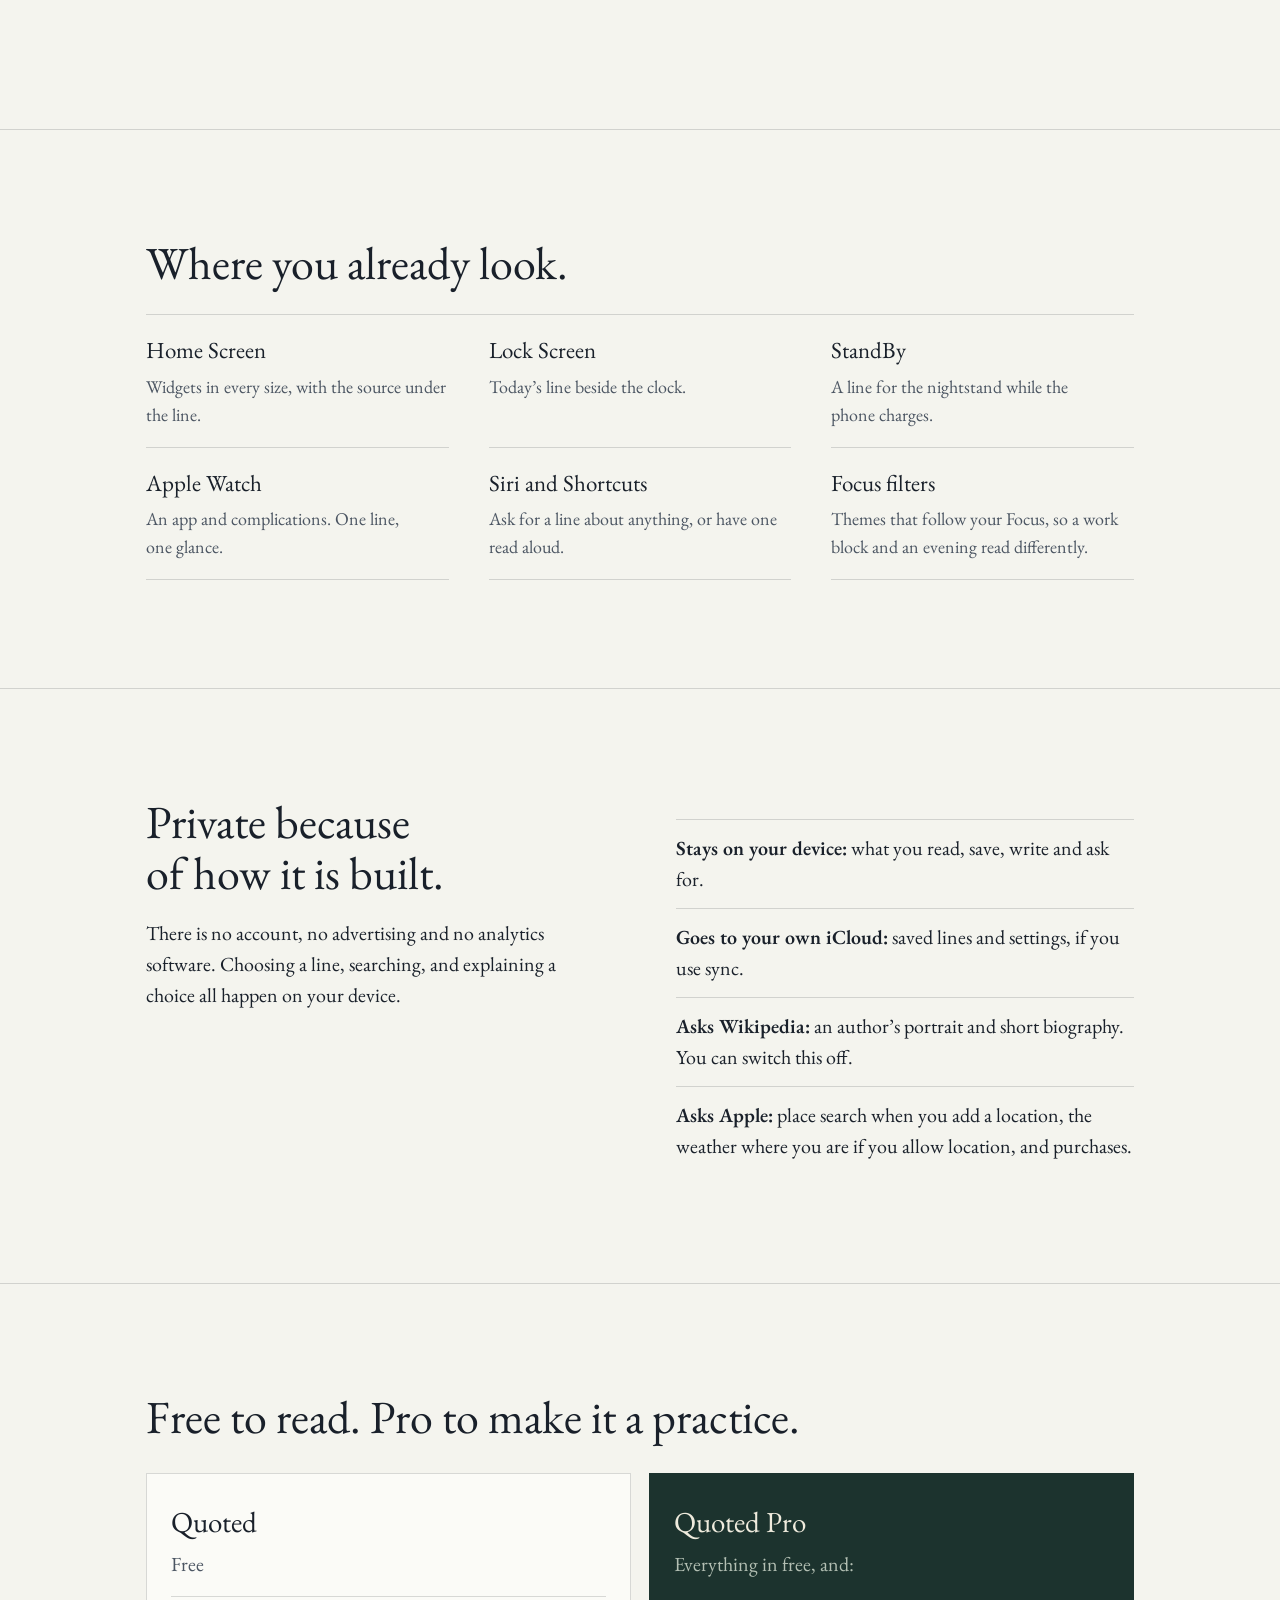
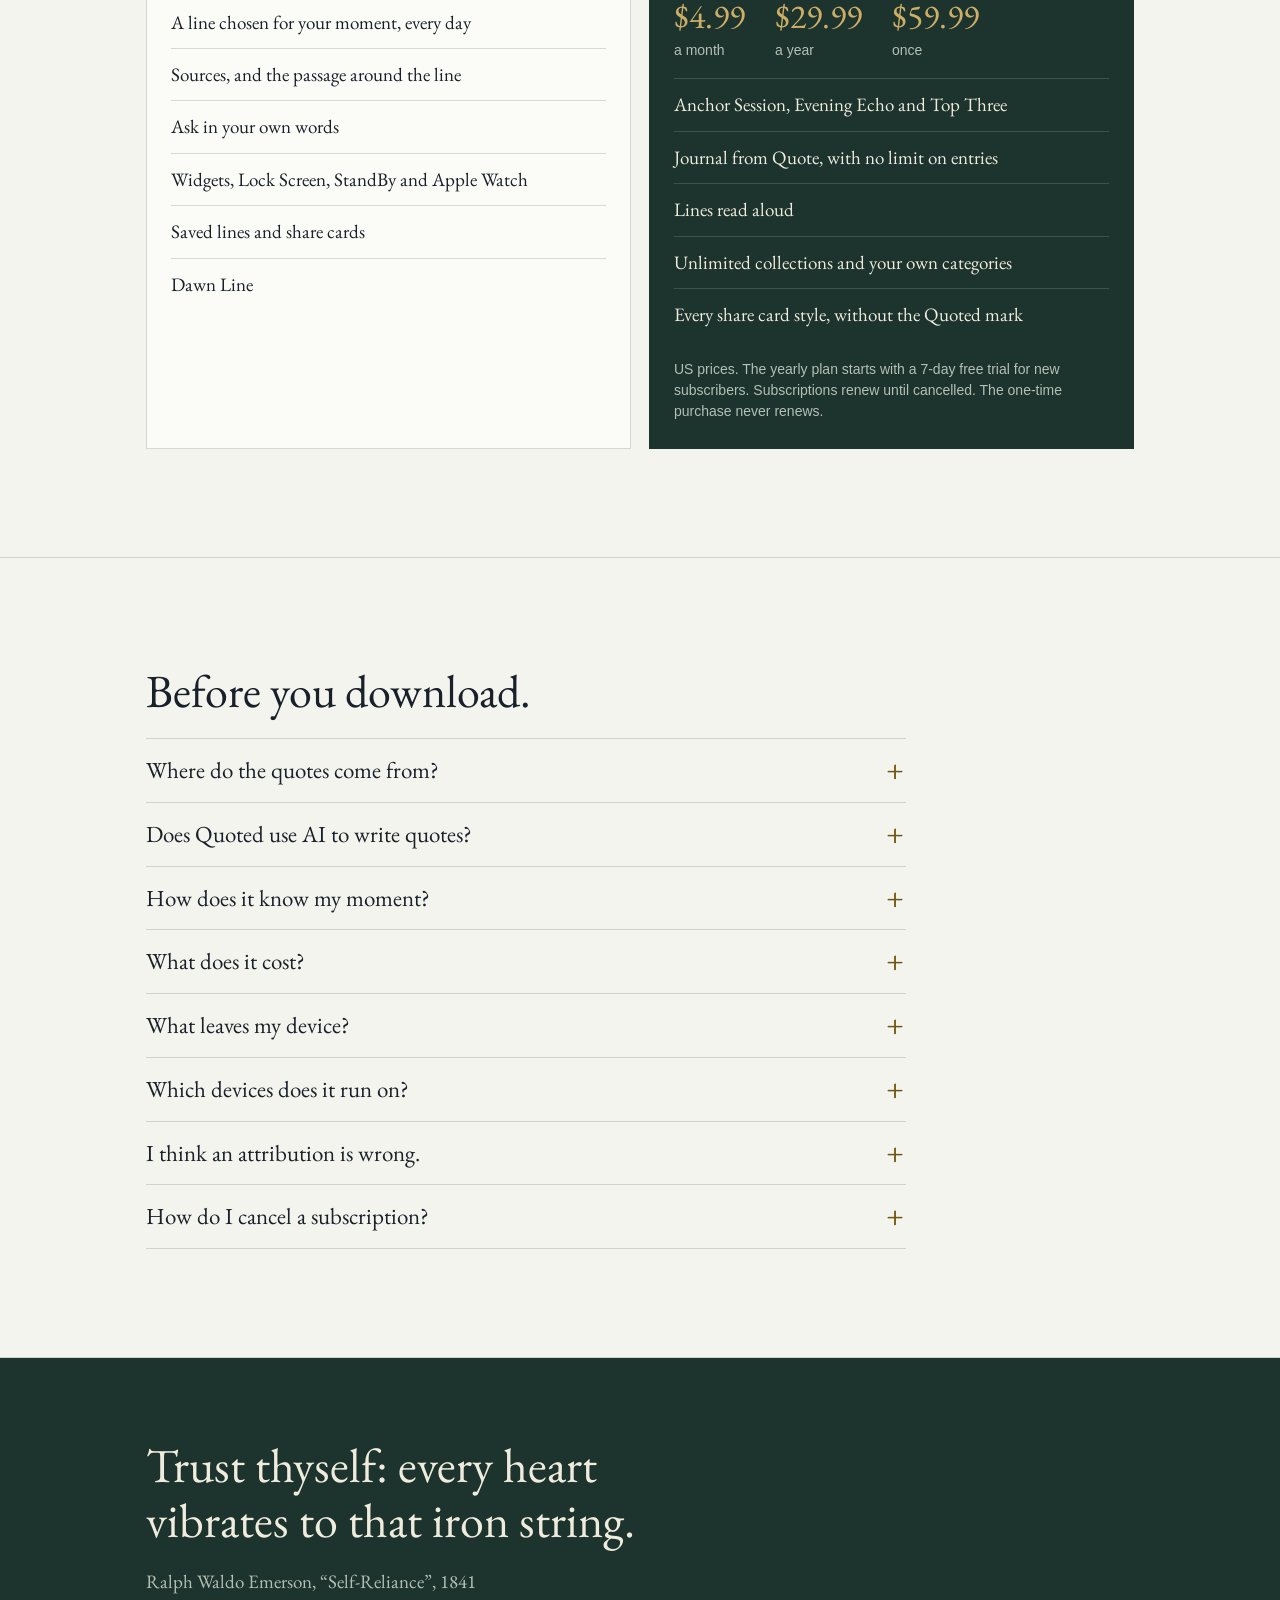
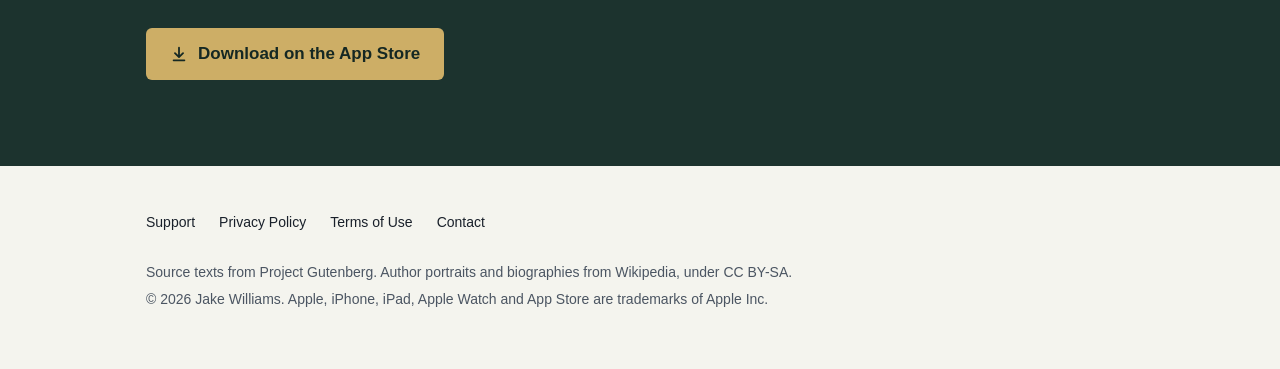
==== commit 259abaa7: "CarPlay is not in the app, so the site no longer says it is `CarPlaySceneDelegate` exists in the sou" ====
--- a/index.html
+++ b/index.html
@@ -184,7 +184,7 @@
       <div><h3>StandBy</h3><p>A line for the nightstand while the phone charges.</p></div>
       <div><h3>Apple Watch</h3><p>An app and complications. One line, one glance.</p></div>
       <div><h3>Siri and Shortcuts</h3><p>Ask for a line about anything, or have one read aloud.</p></div>
-      <div><h3>CarPlay and Focus</h3><p>Read-aloud on the road, and themes that follow your Focus.</p></div>
+      <div><h3>Focus filters</h3><p>Themes that follow your Focus, so a work block and an evening read differently.</p></div>
     </div>
   </div>
 </section>
